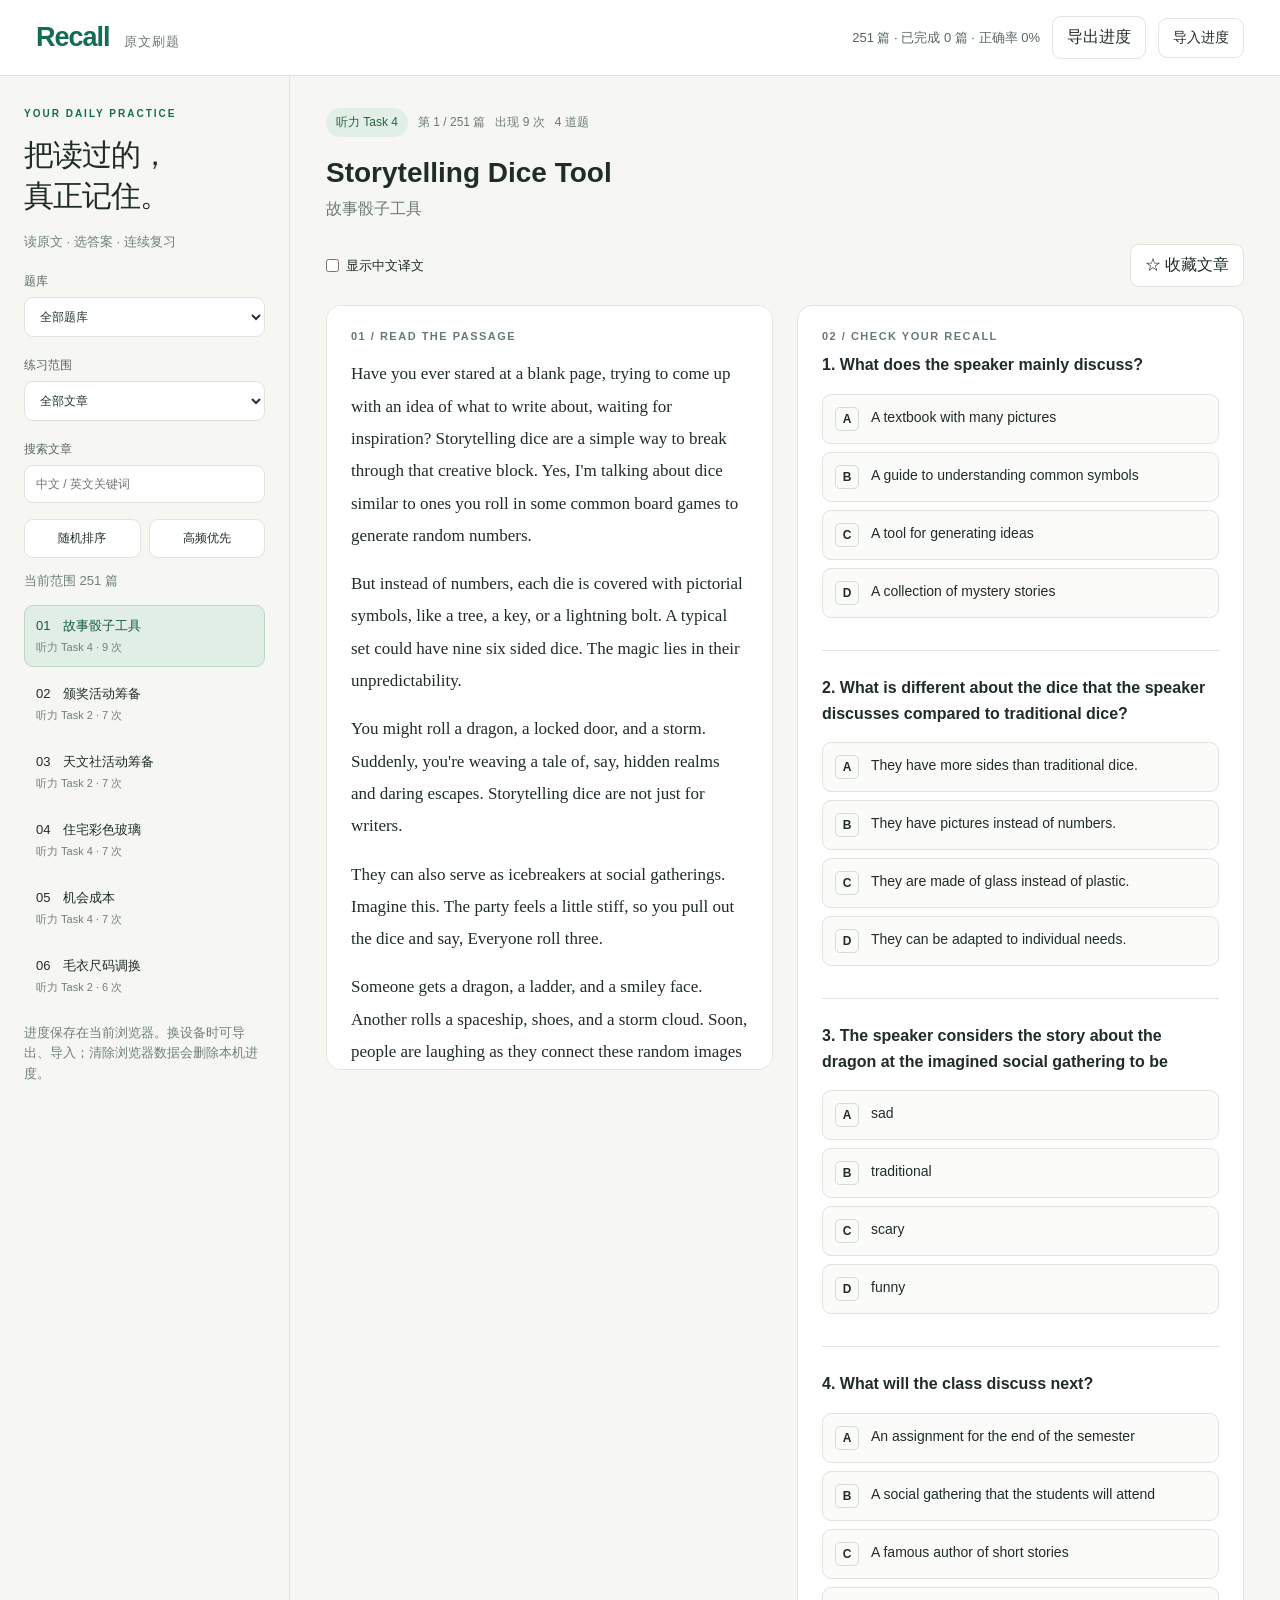
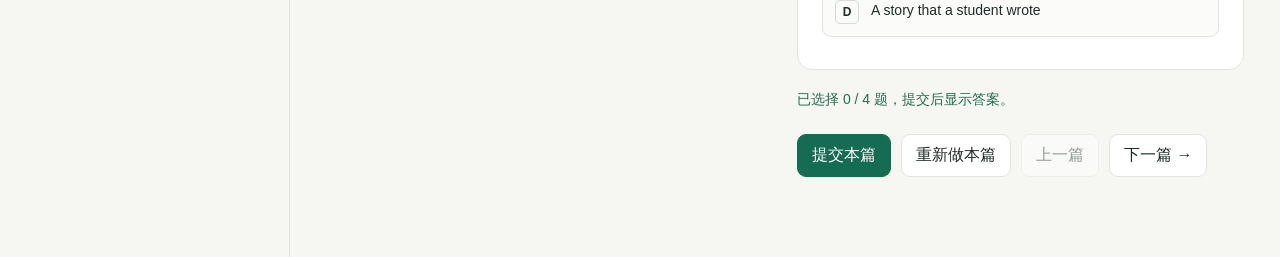
==== index.html @ dae83ec5 "Build reading recall practice with 251 passages and 803 questions" ====
<!doctype html><html lang="zh-CN"><head><meta charset="utf-8"><meta name="viewport" content="width=device-width, initial-scale=1"><title>Recall · 原文刷题</title><link rel="stylesheet" href="style.css"><script defer src="data.js"></script><script defer src="app.js"></script></head><body><header><a class="brand" href="./">Recall<span>原文刷题</span></a><span id="stats"></span><button id="export">导出进度</button><label class="import">导入进度<input id="import" type="file" accept="application/json"></label></header><main><aside><div class="eyebrow">YOUR DAILY PRACTICE</div><h1>把读过的，<br>真正记住。</h1><p class="muted">读原文 · 选答案 · 连续复习</p><label>题库<select id="category"><option value="all">全部题库</option><option value="listening-t2">听力 Task 2</option><option value="listening-t3">听力 Task 3</option><option value="listening-t4">听力 Task 4</option><option value="reading-t3">阅读 · 39篇选择题</option></select></label><label>练习范围<select id="mode"><option value="all">全部文章</option><option value="new">尚未完成</option><option value="wrong">错题文章</option><option value="star">已收藏</option></select></label><label>搜索文章<input id="search" placeholder="中文 / 英文关键词"></label><div class="row"><button id="shuffle">随机排序</button><button id="ordered">高频优先</button></div><p id="count" class="muted"></p><nav id="list" aria-label="文章目录"></nav><p class="footnote">进度保存在当前浏览器。换设备时可导出、导入；清除浏览器数据会删除本机进度。</p></aside><section id="workspace"><div id="article"></div></section></main><div id="toast" role="status" aria-live="polite"></div></body></html>
---- style.css ----
:root{font-family:Inter,-apple-system,BlinkMacSystemFont,"Segoe UI","PingFang SC",sans-serif;color:#202c29;background:#f6f7f3;font-synthesis:none;--green:#146c53;--line:#dfe5dd}*{box-sizing:border-box}body{margin:0}button,input,select{font:inherit}button,.import{cursor:pointer;border:1px solid var(--line);background:white;border-radius:9px;padding:10px 14px;color:inherit}button:hover,.import:hover{border-color:var(--green)}button:focus-visible,input:focus-visible,select:focus-visible,summary:focus-visible{outline:3px solid #77bba5;outline-offset:3px}button:disabled{opacity:.45;cursor:default}header{height:76px;padding:0 36px;display:flex;align-items:center;gap:12px;border-bottom:1px solid var(--line);background:#fff}.brand{text-decoration:none;color:var(--green);font-size:27px;font-weight:800;letter-spacing:-1px}.brand span{font-size:13px;color:#6d7972;font-weight:400;margin-left:14px;letter-spacing:1px}#stats{margin-left:auto;font-size:13px;color:#58685f}.import{font-size:14px}.import input{display:none}main{max-width:1600px;margin:auto;display:grid;grid-template-columns:290px 1fr;min-height:calc(100vh - 76px)}aside{padding:32px 24px;border-right:1px solid var(--line)}.eyebrow{font-size:10px;font-weight:700;letter-spacing:2px;color:var(--green)}h1{font-size:30px;line-height:1.35;letter-spacing:-1px;margin:16px 0}.muted,.footnote{color:#708078;font-size:13px;line-height:1.6}aside label{display:block;font-size:12px;color:#57675f;margin:20px 0 0}input,select{display:block;width:100%;margin-top:7px;padding:11px;border:1px solid var(--line);border-radius:9px;background:white;color:#24362e}.row{display:flex;gap:8px;align-items:center;margin-top:16px}.row button{flex:1;font-size:12px;padding:10px 6px}#list{max-height:45vh;overflow:auto;display:flex;flex-direction:column;gap:6px}.article-link{text-align:left;border-color:transparent;background:transparent;padding:11px;font-size:13px}.article-link.active{background:#e1eee5;color:#13583f;border-color:#bbd6c4}.article-link small{display:block;font-size:11px;margin-top:5px;color:#718177}#workspace{padding:32px 36px 80px;min-width:0}.meta{display:flex;gap:10px;align-items:center;color:#6b7b72;font-size:12px;flex-wrap:wrap}.badge{background:#e2efe6;color:#286348;padding:6px 10px;border-radius:20px}h2{font-size:28px;font-weight:650;line-height:1.3;margin:18px 0 8px}h3{font-size:16px;margin:0}.subtitle{margin:0;color:#6b7b72}.top-actions{display:flex;justify-content:space-between;align-items:center;margin:24px 0 18px;gap:12px}.toggle{display:flex;align-items:center;gap:7px;font-size:13px}.toggle input{width:auto;margin:0}.columns{display:grid;grid-template-columns:minmax(0,1fr) minmax(0,1fr);gap:24px;align-items:start}.card{background:#fff;border:1px solid var(--line);border-radius:15px;padding:24px}.passage{line-height:1.9;font-family:Georgia,"Times New Roman",serif;font-size:17px}.passage p{margin:16px 0}.zh{font:14px/1.9 -apple-system,"PingFang SC",sans-serif;color:#6a7b70;border-left:2px solid #dbe7dc;padding-left:12px}.hidden{display:none!important}.section-label{font-size:11px;letter-spacing:1.5px;color:#687c6e;font-family:inherit;font-weight:700}.question{padding-bottom:24px;margin-bottom:24px;border-bottom:1px solid var(--line)}.question:last-child{border-bottom:0;margin-bottom:0;padding-bottom:0}.prompt{font-size:16px;line-height:1.6;margin:10px 0 16px;font-weight:550}.choice{display:flex;gap:12px;text-align:left;width:100%;line-height:1.5;margin:8px 0;padding:12px;background:#fbfcfa;font-size:14px}.letter{font-size:12px;font-weight:bold;border:1px solid #d3ded4;border-radius:5px;min-width:24px;height:24px;display:grid;place-items:center}.choice.selected{border-color:#277859;background:#eaf3ee}.choice.correct{border-color:#30906e;background:#e9f6ed}.choice.incorrect{border-color:#bf6763;background:#fcf0ed}.choice:disabled{opacity:1}.result{padding:14px;border-radius:8px;background:#f3f6f0;font-size:13px;line-height:1.7;margin-top:12px}.result strong{color:#176b4e}.result p{margin:8px 0}blockquote{margin:10px 0;padding-left:12px;border-left:2px solid #bacdbb;color:#5d6c60}.bottom-actions{display:flex;gap:10px;margin-top:24px;flex-wrap:wrap}.primary{background:var(--green);color:#fff;border-color:var(--green)}#feedback{font-size:14px;margin-top:18px;color:#256b50;line-height:1.6}.empty{text-align:center;padding:90px 20px;color:#6a7b70}details{font-size:13px;line-height:1.7;margin-top:20px;color:#617467}summary{cursor:pointer}#toast{position:fixed;bottom:20px;left:50%;transform:translateX(-50%);background:#213e30;color:#fff;padding:12px 20px;border-radius:10px;display:none;z-index:5}@media(min-width:1100px){.passage-card{position:sticky;top:24px;max-height:85vh;overflow:auto}}@media(max-width:1100px){.columns{grid-template-columns:1fr}#workspace{padding:24px}main{grid-template-columns:240px 1fr}}@media(max-width:700px){header{padding:14px 16px;height:auto;flex-wrap:wrap}.brand{font-size:24px}#stats{width:100%;order:4;margin:0}header button,.import{font-size:11px;padding:8px}.brand span{display:none}main{display:block}aside{padding:20px;border-right:0;border-bottom:1px solid var(--line)}aside h1{font-size:23px}aside h1 br{display:none}.eyebrow,aside>.muted,.footnote{display:none}aside label{display:inline-block;width:48%;vertical-align:top;margin-top:12px}aside label:nth-of-type(3){width:100%}#list{max-height:145px}#workspace{padding:24px 16px}.card{padding:20px}h2{font-size:24px}.passage{font-size:17px}.top-actions{align-items:flex-start}}
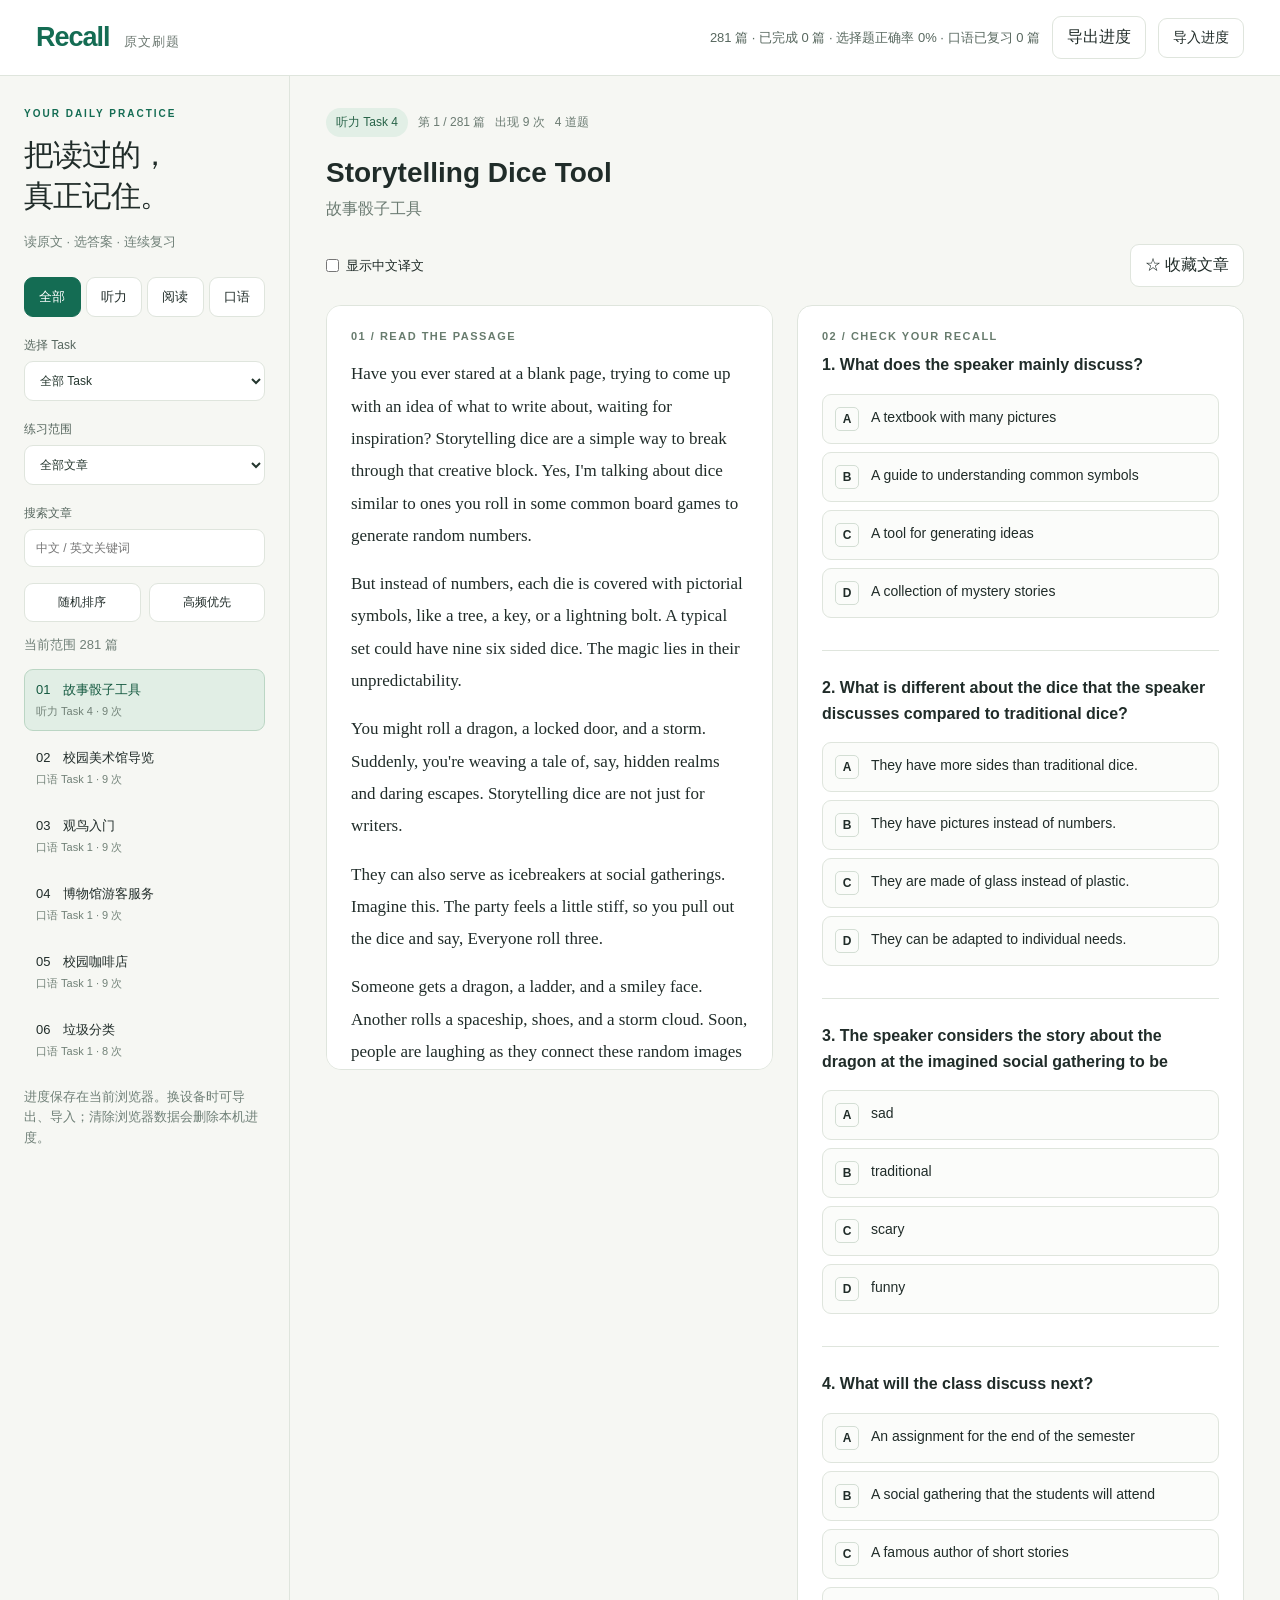
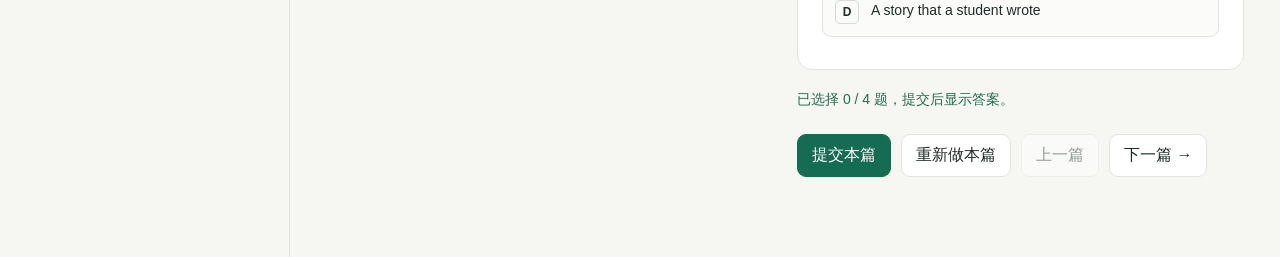
==== commit bfa1871c: "Add subject and task switching with 30 speaking self-review sets" ====
--- a/index.html
+++ b/index.html
@@ -1 +1 @@
-<!doctype html><html lang="zh-CN"><head><meta charset="utf-8"><meta name="viewport" content="width=device-width, initial-scale=1"><title>Recall · 原文刷题</title><link rel="stylesheet" href="style.css"><script defer src="data.js"></script><script defer src="app.js"></script></head><body><header><a class="brand" href="./">Recall<span>原文刷题</span></a><span id="stats"></span><button id="export">导出进度</button><label class="import">导入进度<input id="import" type="file" accept="application/json"></label></header><main><aside><div class="eyebrow">YOUR DAILY PRACTICE</div><h1>把读过的，<br>真正记住。</h1><p class="muted">读原文 · 选答案 · 连续复习</p><label>题库<select id="category"><option value="all">全部题库</option><option value="listening-t2">听力 Task 2</option><option value="listening-t3">听力 Task 3</option><option value="listening-t4">听力 Task 4</option><option value="reading-t3">阅读 · 39篇选择题</option></select></label><label>练习范围<select id="mode"><option value="all">全部文章</option><option value="new">尚未完成</option><option value="wrong">错题文章</option><option value="star">已收藏</option></select></label><label>搜索文章<input id="search" placeholder="中文 / 英文关键词"></label><div class="row"><button id="shuffle">随机排序</button><button id="ordered">高频优先</button></div><p id="count" class="muted"></p><nav id="list" aria-label="文章目录"></nav><p class="footnote">进度保存在当前浏览器。换设备时可导出、导入；清除浏览器数据会删除本机进度。</p></aside><section id="workspace"><div id="article"></div></section></main><div id="toast" role="status" aria-live="polite"></div></body></html>
+<!doctype html><html lang="zh-CN"><head><meta charset="utf-8"><meta name="viewport" content="width=device-width, initial-scale=1"><title>Recall · 原文刷题</title><link rel="stylesheet" href="style.css"><script defer src="data.js"></script><script defer src="app.js"></script></head><body><header><a class="brand" href="./">Recall<span>原文刷题</span></a><span id="stats"></span><button id="export">导出进度</button><label class="import">导入进度<input id="import" type="file" accept="application/json"></label></header><main><aside><div class="eyebrow">YOUR DAILY PRACTICE</div><h1>把读过的，<br>真正记住。</h1><p class="muted">读原文 · 选答案 · 连续复习</p><div class="subject-tabs" role="group" aria-label="选择科目"><button data-subject="all" class="active">全部</button><button data-subject="listening">听力</button><button data-subject="reading">阅读</button><button data-subject="speaking">口语</button></div><label>选择 Task<select id="category"></select></label><label>练习范围<select id="mode"><option value="all">全部文章</option><option value="new">尚未完成</option><option value="wrong">错题 / 待复习</option><option value="star">已收藏</option></select></label><label>搜索文章<input id="search" placeholder="中文 / 英文关键词"></label><div class="row"><button id="shuffle">随机排序</button><button id="ordered">高频优先</button></div><p id="count" class="muted"></p><nav id="list" aria-label="文章目录"></nav><p class="footnote">进度保存在当前浏览器。换设备时可导出、导入；清除浏览器数据会删除本机进度。</p></aside><section id="workspace"><div id="article"></div></section></main><div id="toast" role="status" aria-live="polite"></div></body></html>
--- a/style.css
+++ b/style.css
@@ -1 +1,2 @@
 :root{font-family:Inter,-apple-system,BlinkMacSystemFont,"Segoe UI","PingFang SC",sans-serif;color:#202c29;background:#f6f7f3;font-synthesis:none;--green:#146c53;--line:#dfe5dd}*{box-sizing:border-box}body{margin:0}button,input,select{font:inherit}button,.import{cursor:pointer;border:1px solid var(--line);background:white;border-radius:9px;padding:10px 14px;color:inherit}button:hover,.import:hover{border-color:var(--green)}button:focus-visible,input:focus-visible,select:focus-visible,summary:focus-visible{outline:3px solid #77bba5;outline-offset:3px}button:disabled{opacity:.45;cursor:default}header{height:76px;padding:0 36px;display:flex;align-items:center;gap:12px;border-bottom:1px solid var(--line);background:#fff}.brand{text-decoration:none;color:var(--green);font-size:27px;font-weight:800;letter-spacing:-1px}.brand span{font-size:13px;color:#6d7972;font-weight:400;margin-left:14px;letter-spacing:1px}#stats{margin-left:auto;font-size:13px;color:#58685f}.import{font-size:14px}.import input{display:none}main{max-width:1600px;margin:auto;display:grid;grid-template-columns:290px 1fr;min-height:calc(100vh - 76px)}aside{padding:32px 24px;border-right:1px solid var(--line)}.eyebrow{font-size:10px;font-weight:700;letter-spacing:2px;color:var(--green)}h1{font-size:30px;line-height:1.35;letter-spacing:-1px;margin:16px 0}.muted,.footnote{color:#708078;font-size:13px;line-height:1.6}aside label{display:block;font-size:12px;color:#57675f;margin:20px 0 0}input,select{display:block;width:100%;margin-top:7px;padding:11px;border:1px solid var(--line);border-radius:9px;background:white;color:#24362e}.row{display:flex;gap:8px;align-items:center;margin-top:16px}.row button{flex:1;font-size:12px;padding:10px 6px}#list{max-height:45vh;overflow:auto;display:flex;flex-direction:column;gap:6px}.article-link{text-align:left;border-color:transparent;background:transparent;padding:11px;font-size:13px}.article-link.active{background:#e1eee5;color:#13583f;border-color:#bbd6c4}.article-link small{display:block;font-size:11px;margin-top:5px;color:#718177}#workspace{padding:32px 36px 80px;min-width:0}.meta{display:flex;gap:10px;align-items:center;color:#6b7b72;font-size:12px;flex-wrap:wrap}.badge{background:#e2efe6;color:#286348;padding:6px 10px;border-radius:20px}h2{font-size:28px;font-weight:650;line-height:1.3;margin:18px 0 8px}h3{font-size:16px;margin:0}.subtitle{margin:0;color:#6b7b72}.top-actions{display:flex;justify-content:space-between;align-items:center;margin:24px 0 18px;gap:12px}.toggle{display:flex;align-items:center;gap:7px;font-size:13px}.toggle input{width:auto;margin:0}.columns{display:grid;grid-template-columns:minmax(0,1fr) minmax(0,1fr);gap:24px;align-items:start}.card{background:#fff;border:1px solid var(--line);border-radius:15px;padding:24px}.passage{line-height:1.9;font-family:Georgia,"Times New Roman",serif;font-size:17px}.passage p{margin:16px 0}.zh{font:14px/1.9 -apple-system,"PingFang SC",sans-serif;color:#6a7b70;border-left:2px solid #dbe7dc;padding-left:12px}.hidden{display:none!important}.section-label{font-size:11px;letter-spacing:1.5px;color:#687c6e;font-family:inherit;font-weight:700}.question{padding-bottom:24px;margin-bottom:24px;border-bottom:1px solid var(--line)}.question:last-child{border-bottom:0;margin-bottom:0;padding-bottom:0}.prompt{font-size:16px;line-height:1.6;margin:10px 0 16px;font-weight:550}.choice{display:flex;gap:12px;text-align:left;width:100%;line-height:1.5;margin:8px 0;padding:12px;background:#fbfcfa;font-size:14px}.letter{font-size:12px;font-weight:bold;border:1px solid #d3ded4;border-radius:5px;min-width:24px;height:24px;display:grid;place-items:center}.choice.selected{border-color:#277859;background:#eaf3ee}.choice.correct{border-color:#30906e;background:#e9f6ed}.choice.incorrect{border-color:#bf6763;background:#fcf0ed}.choice:disabled{opacity:1}.result{padding:14px;border-radius:8px;background:#f3f6f0;font-size:13px;line-height:1.7;margin-top:12px}.result strong{color:#176b4e}.result p{margin:8px 0}blockquote{margin:10px 0;padding-left:12px;border-left:2px solid #bacdbb;color:#5d6c60}.bottom-actions{display:flex;gap:10px;margin-top:24px;flex-wrap:wrap}.primary{background:var(--green);color:#fff;border-color:var(--green)}#feedback{font-size:14px;margin-top:18px;color:#256b50;line-height:1.6}.empty{text-align:center;padding:90px 20px;color:#6a7b70}details{font-size:13px;line-height:1.7;margin-top:20px;color:#617467}summary{cursor:pointer}#toast{position:fixed;bottom:20px;left:50%;transform:translateX(-50%);background:#213e30;color:#fff;padding:12px 20px;border-radius:10px;display:none;z-index:5}@media(min-width:1100px){.passage-card{position:sticky;top:24px;max-height:85vh;overflow:auto}}@media(max-width:1100px){.columns{grid-template-columns:1fr}#workspace{padding:24px}main{grid-template-columns:240px 1fr}}@media(max-width:700px){header{padding:14px 16px;height:auto;flex-wrap:wrap}.brand{font-size:24px}#stats{width:100%;order:4;margin:0}header button,.import{font-size:11px;padding:8px}.brand span{display:none}main{display:block}aside{padding:20px;border-right:0;border-bottom:1px solid var(--line)}aside h1{font-size:23px}aside h1 br{display:none}.eyebrow,aside>.muted,.footnote{display:none}aside label{display:inline-block;width:48%;vertical-align:top;margin-top:12px}aside label:nth-of-type(3){width:100%}#list{max-height:145px}#workspace{padding:24px 16px}.card{padding:20px}h2{font-size:24px}.passage{font-size:17px}.top-actions{align-items:flex-start}}
+.subject-tabs{display:grid;grid-template-columns:repeat(4,1fr);gap:5px;margin-top:24px}.subject-tabs button{padding:10px 3px;font-size:13px}.subject-tabs button.active{background:var(--green);color:#fff;border-color:var(--green)}.top-actions{flex-wrap:wrap}
